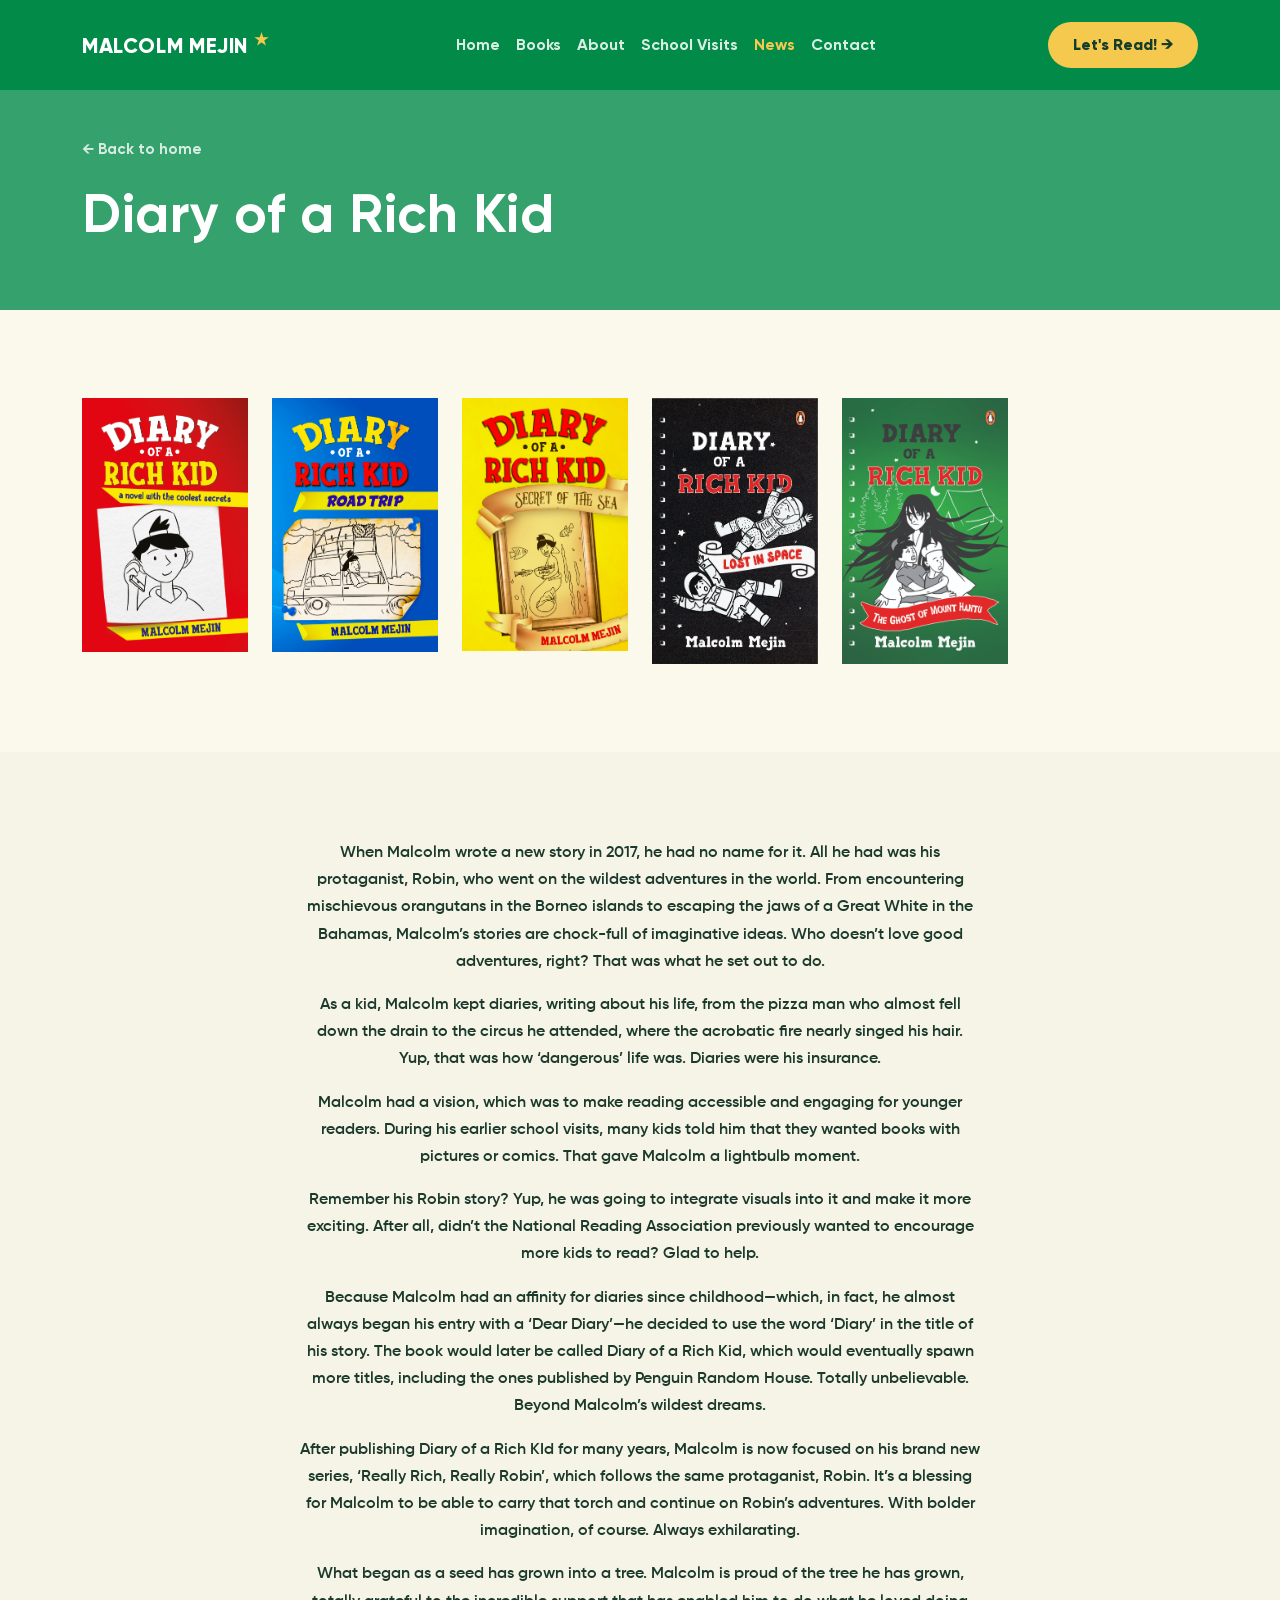
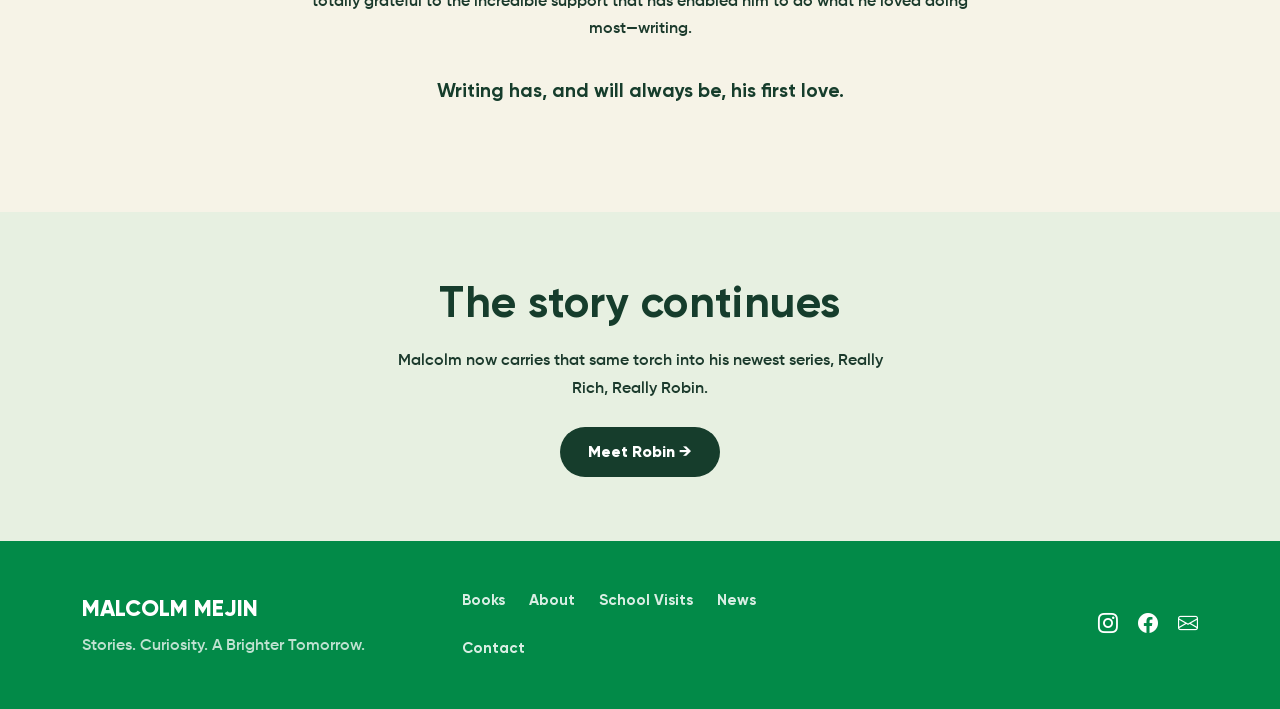
==== diary_of_a_rich_kid.html @ fecc670c "Add Sub-pages" ====
<!DOCTYPE html>
<html lang="en">
<head>
<meta charset="UTF-8">
<meta name="viewport" content="width=device-width, initial-scale=1.0">
<title>Diary of a Rich Kid — Malcolm Mejin</title>
<meta name="description" content="The story behind Malcolm Mejin's Diary of a Rich Kid series, and how it led to Really Rich, Really Robin.">

<!-- Favicon -->
<link rel="icon" href="favicon.svg" type="image/svg+xml">
<link rel="alternate icon" href="favicon.ico">
<link rel="apple-touch-icon" href="apple-touch-icon.png">

<!-- =====================================================
     FONTS
     Gilroy (headings + body) is self-hosted from the /fonts folder via
     @font-face rules at the top of style.css. Caveat (the handwritten
     accent text) still comes from Google Fonts below. To swap fonts again,
     update the "FONT DEFINITIONS" block at the top of style.css.
     ===================================================== -->
<link rel="preconnect" href="https://fonts.googleapis.com">
<link rel="preconnect" href="https://fonts.gstatic.com" crossorigin>
<link href="https://fonts.googleapis.com/css2?family=Caveat:wght@500;600;700&display=swap" rel="stylesheet">

<!-- Bootstrap 5 CSS -->
<link href="https://cdn.jsdelivr.net/npm/bootstrap@5.3.3/dist/css/bootstrap.min.css" rel="stylesheet">
<!-- Bootstrap Icons (used for the footer social links) -->
<link rel="stylesheet" href="https://cdn.jsdelivr.net/npm/bootstrap-icons@1.11.3/font/bootstrap-icons.min.css">

<!-- Custom styles -->
<link rel="stylesheet" href="style.css">
</head>
<body>

<a class="skip-link" href="#main-content">Skip to content</a>

<!-- ============================================================ -->
<!-- HEADER                                                        -->
<!-- ============================================================ -->
<header class="site-header" id="site-header">
  <nav class="navbar navbar-expand-lg">
    <div class="container">
      <a class="navbar-brand" href="index.html">
        MALCOLM MEJIN <span class="brand-star" aria-hidden="true">★</span>
      </a>
      <button class="navbar-toggler" type="button" data-bs-toggle="collapse" data-bs-target="#mainNav"
              aria-controls="mainNav" aria-expanded="false" aria-label="Toggle navigation">
        <span class="navbar-toggler-icon"></span>
      </button>
      <div class="collapse navbar-collapse" id="mainNav">
        <ul class="navbar-nav mx-lg-auto">
          <li class="nav-item"><a class="nav-link" href="index.html#top">Home</a></li>
          <li class="nav-item"><a class="nav-link" href="index.html#books">Books</a></li>
          <li class="nav-item"><a class="nav-link" href="index.html#about">About</a></li>
          <li class="nav-item"><a class="nav-link" href="index.html#school-visits">School Visits</a></li>
          <li class="nav-item"><a class="nav-link active" href="index.html#news">News</a></li>
          <li class="nav-item"><a class="nav-link" href="index.html#contact">Contact</a></li>
        </ul>
        <a href="index.html#books" class="btn btn-cta btn-header-cta">Let's Read! <span aria-hidden="true">→</span></a>
      </div>
    </div>
  </nav>
</header>

<main id="main-content">

  <!-- ============================================================ -->
  <!-- PAGE BANNER                                                   -->
  <!-- ============================================================ -->
  <section class="page-banner">
    <div class="container">
      <a class="back-link" href="index.html">&larr; Back to home</a>
      <h1>Diary of a Rich Kid</h1>
    </div>
  </section>

  <!-- ============================================================ -->
  <!-- GROUP PHOTO                                                   -->
  <!-- ============================================================ -->
  <section class="book-feature bg-cream-50">
    <div class="container">
      <!-- Replace with the photo of all 5 Diary of a Rich Kid books together -->
      <!-- <img src="https://placehold.co/1100x420/E7F0E1/1B3A2C?text=Diary+of+a+Rich+Kid+%E2%80%94+Group+Photo"
           alt="All five Diary of a Rich Kid book covers displayed together" class="img-fluid book-cover-wide"> -->
           <div class="row g-3 g-md-4 book-covers book-covers-wide">
        <div class="col-6 col-md-4 col-lg-2">
          <img src="images/1.jpg" alt="Diary of a Rich Kid book 1 cover" class="img-fluid book-cover">
        </div>
        <div class="col-6 col-md-4 col-lg-2">
          <img src="images/2.jpg" alt="Diary of a Rich Kid book 2 cover" class="img-fluid book-cover">
        </div>
        <div class="col-6 col-md-4 col-lg-2">
          <img src="images/3.jpg" alt="Diary of a Rich Kid book 3 cover" class="img-fluid book-cover">
        </div>
        <div class="col-6 col-md-4 col-lg-2">
          <img src="images/4.jpg" alt="Diary of a Rich Kid book 4 cover" class="img-fluid book-cover">
        </div>
        <div class="col-6 col-md-4 col-lg-2">
          <img src="images/5.jpg" alt="Diary of a Rich Kid book 5 cover" class="img-fluid book-cover">
        </div>
      </div>
    </div>
  </section>

  <!-- ============================================================ -->
  <!-- STORY COPY                                                    -->
  <!-- ============================================================ -->
  <section class="book-feature bg-cream-100">
    <div class="container">
      <div class="diary-copy">
        <p>When Malcolm wrote a new story in 2017, he had no name for it. All he had was his protaganist, Robin, who went on the wildest adventures in the world. From encountering mischievous orangutans in the Borneo islands to escaping the jaws of a Great White in the Bahamas, Malcolm’s stories are chock-full of imaginative ideas. Who doesn’t love good adventures, right? That was what he set out to do.</p>
        <p>As a kid, Malcolm kept diaries, writing about his life, from the pizza man who almost fell down the drain to the circus he attended, where the acrobatic fire nearly singed his hair.  Yup, that was how ‘dangerous’ life was. Diaries were his insurance. </p>
        <p>Malcolm had a vision, which was to make reading accessible and engaging for younger readers. During his earlier school visits, many kids told him that they wanted books with pictures or comics. That gave Malcolm a lightbulb moment.</p>
        <p>Remember his Robin story? Yup, he was going to integrate visuals into it and make it more exciting. After all, didn’t the National Reading Association previously wanted to encourage more kids to read? Glad to help.</p>
        <p>Because Malcolm had an affinity for diaries since childhood—which, in fact, he almost always began his entry with a ‘Dear Diary’—he decided to use the word ‘Diary’ in the title of his story. The book would later be called Diary of a Rich Kid, which would eventually spawn more titles, including the ones published by Penguin Random House. Totally unbelievable. Beyond Malcolm’s wildest dreams.</p>
        <p>After publishing Diary of a Rich KId for many years, Malcolm is now focused on his brand new series, ‘Really Rich, Really Robin’, which follows the same protaganist, Robin. It’s a blessing for Malcolm to be able to carry that torch and continue on Robin’s adventures. With bolder imagination, of course. Always exhilarating.  </p>
        <p>What began as a seed has grown into a tree. Malcolm is proud of the tree he has grown, totally grateful to the incredible support that has enabled him to do what he loved doing most—writing. </p>
        <p class="diary-closing-line">Writing has, and will always be, his first love.</p>
      </div>
    </div>
  </section>

  <!-- ============================================================ -->
  <!-- CLOSING CTA                                                   -->
  <!-- ============================================================ -->
  <section class="page-cta bg-green-100">
    <div class="container">
      <h2>The story continues</h2>
      <p>Malcolm now carries that same torch into his newest series, Really Rich, Really Robin.</p>
      <a href="really-rich-really-robin.html" class="btn btn-cta-dark">Meet Robin <span aria-hidden="true">→</span></a>
    </div>
  </section>

</main>

<!-- ============================================================ -->
<!-- FOOTER                                                        -->
<!-- ============================================================ -->
<footer class="site-footer">
  <div class="container">
    <div class="row gy-4 align-items-center">
      <div class="col-md-4">
        <p class="footer-brand">MALCOLM MEJIN</p>
        <p class="footer-tagline">Stories. Curiosity. A Brighter Tomorrow.</p>
      </div>
      <div class="col-md-4">
        <ul class="footer-links list-unstyled d-flex flex-wrap gap-3 gap-md-4 mb-0">
          <li><a href="index.html#books">Books</a></li>
          <li><a href="index.html#about">About</a></li>
          <li><a href="index.html#school-visits">School Visits</a></li>
          <li><a href="index.html#news">News</a></li>
          <li><a href="index.html#contact">Contact</a></li>
        </ul>
      </div>
      <div class="col-md-4 text-md-end">
        <div class="social-icons">
          <a href="https://www.instagram.com/malcolmmejin" target="_blank" aria-label="Instagram"><i class="bi bi-instagram"></i></a>
          <a href="https://www.facebook.com/malcolmmejin" target="_blank" aria-label="Facebook"><i class="bi bi-facebook"></i></a>
          <a href="mailto:mal_mejin@yahoo.com" aria-label="Email"><i class="bi bi-envelope"></i></a>
        </div>
      </div>
    </div>
  </div>
</footer>

<!-- Bootstrap JS bundle (includes Popper, needed for the mobile nav toggle) -->
<script src="https://cdn.jsdelivr.net/npm/bootstrap@5.3.3/dist/js/bootstrap.bundle.min.js"></script>
<script src="script.js"></script>
</body>
</html>
---- style.css ----
/* ==========================================================================
   MALCOLM MEJIN — LANDING PAGE STYLES
   ==========================================================================
   Table of contents:
   1. Font definitions   (swap fonts here)
   2. Color & spacing tokens
   3. Base / resets
   4. Buttons
   5. Header / nav
   6. Hero
   7. Shared section styles
   8. Section 2 — Really Rich, Really Robin
   9. Section 3 — Beautiful Boxset
   10. Section 4 — I'm Sorry I Love You
   11. Section 5 — Previous Works
   12. Section 6 — School Visits
   13. Footer
   14. Responsive tweaks
   ========================================================================== */


/* --------------------------------------------------------------------------
   1. FONT DEFINITIONS
   Gilroy is loaded locally from the /fonts folder via @font-face below (no
   400/Regular weight was supplied, so body text is set at 600 by default —
   see the "body" rule below). The handwritten "script-text" accent still
   uses Caveat from Google Fonts, since Gilroy has no cursive/handwritten
   style. To swap fonts again: add new @font-face rules (or a Google Fonts
   <link> in index.html) and update the three variables below to match.
   -------------------------------------------------------------------------- */
@font-face {
  font-family: 'Gilroy';
  src: url('fonts/Gilroy-SemiBold.ttf') format('truetype');
  font-weight: 600;
  font-style: normal;
  font-display: swap;
}
@font-face {
  font-family: 'Gilroy';
  src: url('fonts/Gilroy-SemiBoldItalic.ttf') format('truetype');
  font-weight: 600;
  font-style: italic;
  font-display: swap;
}
@font-face {
  font-family: 'Gilroy';
  src: url('fonts/Gilroy-Bold.ttf') format('truetype');
  font-weight: 700;
  font-style: normal;
  font-display: swap;
}
@font-face {
  font-family: 'Gilroy';
  src: url('fonts/Gilroy-ExtraBold.ttf') format('truetype');
  font-weight: 800;
  font-style: normal;
  font-display: swap;
}
@font-face {
  font-family: 'Gilroy';
  src: url('fonts/Gilroy-Black.ttf') format('truetype');
  font-weight: 900;
  font-style: normal;
  font-display: swap;
}
@font-face {
  font-family: 'Gilroy';
  src: url('fonts/Gilroy-HeavyItalic.ttf') format('truetype');
  font-weight: 900;
  font-style: italic;
  font-display: swap;
}

:root {
  --font-heading: 'Gilroy', 'Segoe UI', sans-serif;  /* big headings + logo */
  --font-body:    'Gilroy', 'Segoe UI', sans-serif;  /* paragraphs, nav, buttons */
  --font-accent:  'Caveat', cursive;                 /* handwritten-style accents */
}


/* --------------------------------------------------------------------------
   2. COLOR & SPACING TOKENS
   -------------------------------------------------------------------------- */
:root {
  --color-header-footer-bg: #028A48; /* header + footer background */
  --color-hero-bg: #35A16D;          /* hero (first section) background */

  --color-green-900: #163D2C;   /* headings, buttons, quote text on light sections */
  --color-green-700: #2F6B3A;   /* mid green accents */
  --color-green-100: #E7F0E1;   /* previous-works section background */

  --color-yellow-500: #F5C94E;  /* primary CTA fill */
  --color-yellow-600: #E8B93A;  /* CTA hover */
  --color-yellow-100: #FBEFC0;  /* boxset section background */

  --color-cream-50:  #FBF8EC;   /* light section backgrounds */
  --color-cream-100: #F6F3E7;

  --color-text-dark: #1B3A2C;   /* body copy on light backgrounds */
  --color-white: #FFFFFF;

  --radius-pill: 999px;
  --radius-md: 14px;
  --section-space-y: 5.5rem;
}


/* --------------------------------------------------------------------------
   3. BASE / RESETS
   -------------------------------------------------------------------------- */
html {
  scroll-behavior: smooth;
}

body {
  font-family: var(--font-body);
  font-weight: 600; /* no 400/Regular Gilroy weight was supplied — SemiBold is the lightest available */
  color: var(--color-text-dark);
  background-color: var(--color-white);
  overflow-x: hidden;
}

h1, h2, h3, h4 {
  font-family: var(--font-heading);
  font-weight: 700;
  letter-spacing: 0.01em;
}

h2 {
  font-size: clamp(1.9rem, 1.5rem + 1.6vw, 2.75rem);
  color: var(--color-green-900);
  margin-bottom: 1.25rem;
}

p {
  line-height: 1.7;
}

.script-text {
  font-family: var(--font-accent);
  font-size: clamp(1.35rem, 1.15rem + 0.8vw, 1.9rem);
  line-height: 1.25;
  color: var(--color-green-900);
  font-weight: 600;
}

.lead-text {
  font-family: var(--font-heading);
  font-weight: 600;
  font-size: 1.25rem;
  color: var(--color-green-900);
  margin-bottom: 0.5rem;
}

.eyebrow-label {
  font-family: var(--font-body);
  font-weight: 800;
  font-size: 0.85rem;
  letter-spacing: 0.12em;
  color: var(--color-green-700);
  margin-bottom: 0.5rem;
}

.center-text {
  text-align: center;
}

.skip-link {
  position: absolute;
  left: -999px;
  top: 0;
  background: var(--color-yellow-500);
  color: var(--color-green-900);
  padding: 0.6rem 1rem;
  z-index: 2000;
  border-radius: 0 0 8px 0;
}
.skip-link:focus {
  left: 0;
}

a:focus-visible,
button:focus-visible {
  outline: 3px solid var(--color-yellow-500);
  outline-offset: 2px;
}

@media (prefers-reduced-motion: reduce) {
  html { scroll-behavior: auto; }
  * { animation-duration: 0.001ms !important; transition-duration: 0.001ms !important; }
}


/* --------------------------------------------------------------------------
   4. BUTTONS
   -------------------------------------------------------------------------- */
.btn-cta,
.btn-outline-cta,
.btn-cta-dark {
  font-family: var(--font-body);
  font-weight: 800;
  padding: 0.7rem 1.6rem;
  border-radius: var(--radius-pill);
  border: 2px solid transparent;
  transition: transform 0.15s ease, background-color 0.15s ease, color 0.15s ease;
  display: inline-block;
}
.btn-cta:hover,
.btn-outline-cta:hover,
.btn-cta-dark:hover {
  transform: translateY(-2px);
}

.btn-cta {
  background-color: var(--color-yellow-500);
  color: var(--color-green-900);
}
.btn-cta:hover {
  background-color: var(--color-yellow-600);
  color: var(--color-green-900);
}

.btn-outline-cta {
  background-color: transparent;
  color: var(--color-green-900);
  border-color: var(--color-green-900);
}
.btn-outline-cta:hover {
  background-color: var(--color-green-900);
  color: var(--color-white);
}

.btn-cta-dark {
  background-color: var(--color-green-900);
  color: var(--color-white);
}
.btn-cta-dark:hover {
  background-color: var(--color-green-700);
  color: var(--color-white);
}

.btn-header-cta {
  padding: 0.55rem 1.4rem;
}


/* --------------------------------------------------------------------------
   5. HEADER / NAV
   -------------------------------------------------------------------------- */
.site-header {
  background-color: var(--color-header-footer-bg);
  padding: 0.9rem 0;
  position: sticky;
  top: 0;
  z-index: 1000;
  transition: box-shadow 0.2s ease;
}
.site-header.scrolled {
  box-shadow: 0 6px 18px rgba(0, 0, 0, 0.25);
}

.navbar-brand {
  font-family: var(--font-heading);
  font-weight: 800;
  font-size: 1.3rem;
  color: var(--color-white) !important;
  letter-spacing: 0.03em;
}
.brand-star {
  color: var(--color-yellow-500);
  font-size: 1rem;
  vertical-align: super;
}

.navbar-nav .nav-link {
  font-family: var(--font-body);
  font-weight: 700;
  color: rgba(255, 255, 255, 0.85) !important;
  padding: 0.5rem 1rem;
}
.navbar-nav .nav-link:hover,
.navbar-nav .nav-link.active {
  color: var(--color-yellow-500) !important;
}

.navbar-toggler {
  border-color: rgba(255, 255, 255, 0.4);
}
.navbar-toggler-icon {
  filter: invert(1);
}

@media (max-width: 991.98px) {
  .navbar-collapse {
    background-color: var(--color-header-footer-bg);
    padding: 1rem 0.5rem 1.5rem;
    border-radius: var(--radius-md);
    margin-top: 0.75rem;
  }
  .btn-header-cta {
    margin-top: 0.75rem;
    display: inline-block;
    width: 100%;
    text-align: center;
  }
}


/* --------------------------------------------------------------------------
   6. HERO
   -------------------------------------------------------------------------- */
.hero {
  background-color: var(--color-hero-bg);
  color: var(--color-white);
  padding: 4.5rem 0 5rem;
  position: relative;
  overflow: hidden;
}

.hero-eyebrow {
  color: var(--color-yellow-500);
  margin-bottom: 0.5rem;
}

.hero-text h1 {
  color: var(--color-white);
  font-size: clamp(2.75rem, 2rem + 3vw, 4.5rem);
  line-height: 1;
  margin-bottom: 1rem;
}

.hero-sub {
  font-size: 1.15rem;
  color: rgba(255, 255, 255, 0.85);
  max-width: 44ch;
  margin-bottom: 2rem;
}

.hero-illustration-wrap {
  text-align: center;
}

.hero-illustration {
  border-radius: var(--radius-md);
  max-height: 480px;
  width: auto;
  max-width: 100%;
}


/* --------------------------------------------------------------------------
   7. SHARED SECTION STYLES
   -------------------------------------------------------------------------- */
.section-block {
  padding: var(--section-space-y) 0;
}

.book-cover,
.boxset-image {
  width: 100%;
  height: auto;
}

.book-cover-large {
  width: 80%;
  height: auto;
}

.school-visit-image {
  border-radius: var(--radius-md);
  box-shadow: 0 12px 24px rgba(22, 61, 44, 0.15);
  width: 100%;
  height: auto;
}

.book-cover-wide {
  /* border-radius: var(--radius-md);
  box-shadow: 0 12px 24px rgba(22, 61, 44, 0.15); */
  width: 100%;
  height: auto;
  display: block;
}


/* --------------------------------------------------------------------------
   8. SECTION 2 — REALLY RICH, REALLY ROBIN
   -------------------------------------------------------------------------- */
.section-robin {
  background-color: var(--color-cream-50);
}


/* --------------------------------------------------------------------------
   9. SECTION 3 — BEAUTIFUL BOXSET
   -------------------------------------------------------------------------- */
.section-boxset {
  background-color: var(--color-yellow-100);
}


/* --------------------------------------------------------------------------
   10. SECTION 4 — I'M SORRY I LOVE YOU
   -------------------------------------------------------------------------- */
.section-yanovel {
  background-color: var(--color-cream-100);
}


/* --------------------------------------------------------------------------
   11. SECTION 5 — PREVIOUS WORKS
   -------------------------------------------------------------------------- */
.section-previous {
  background-color: var(--color-green-100);
}
.section-previous .book-cover-wide {
  margin: 2rem 0 2.5rem;
}


/* --------------------------------------------------------------------------
   12. SECTION 6 — SCHOOL VISITS
   -------------------------------------------------------------------------- */
.section-schoolvisits {
  background-color: var(--color-cream-50);
}
.quote-block {
  border-left: 3px solid var(--color-yellow-500);
  padding-left: 1.1rem;
  margin: 0;
}
.quote-block footer {
  font-family: var(--font-body);
  font-size: 1rem;
  font-weight: 700;
  color: var(--color-text-dark);
  margin-top: 0.5rem;
}


/* --------------------------------------------------------------------------
   13. FOOTER
   -------------------------------------------------------------------------- */
.site-footer {
  background-color: var(--color-header-footer-bg);
  color: var(--color-white);
  padding: 3rem 0;
}
.footer-brand {
  font-family: var(--font-heading);
  font-weight: 800;
  font-size: 1.4rem;
  margin-bottom: 0.25rem;
}
.footer-tagline {
  color: rgba(255, 255, 255, 0.75);
  margin-bottom: 0;
}
.footer-links a {
  color: rgba(255, 255, 255, 0.85);
  text-decoration: none;
  font-weight: 700;
  font-size: 0.95rem;
}
.footer-links a:hover {
  color: var(--color-yellow-500);
}
.social-icons a {
  color: var(--color-white);
  font-size: 1.25rem;
  margin-left: 1rem;
  display: inline-block;
}
.social-icons a:first-child {
  margin-left: 0;
}
.social-icons a:hover {
  color: var(--color-yellow-500);
}

@media (max-width: 767.98px) {
  .social-icons {
    margin-top: 0.5rem;
  }
  .social-icons a:first-child {
    margin-left: 0;
  }
}

/* --------------------------------------------------------------------------
   14. SUB-PAGE COMPONENTS
   Used by really-rich-really-robin.html and im-sorry-i-love-you.html —
   a small banner at the top of the page, repeating image + text "feature"
   rows for each book, and a closing call-to-action band.
   -------------------------------------------------------------------------- */
.page-banner {
  background-color: var(--color-hero-bg);
  color: var(--color-white);
  padding: 3rem 0 3.5rem;
}
.page-banner h1 {
  color: var(--color-white);
  font-size: clamp(2.25rem, 1.8rem + 2vw, 3.5rem);
  margin-bottom: 0.5rem;
}
.page-banner .lead-text {
  color: var(--color-yellow-500);
}
.page-banner-sub {
  color: rgba(255, 255, 255, 0.85);
  max-width: 50ch;
  margin-bottom: 0;
}
.page-banner .eyebrow-label {
  color: var(--color-yellow-500);
}
.back-link {
  display: inline-flex;
  align-items: center;
  gap: 0.4rem;
  color: rgba(255, 255, 255, 0.8);
  text-decoration: none;
  font-weight: 700;
  font-size: 0.95rem;
  margin-bottom: 1.25rem;
}
.back-link:hover {
  color: var(--color-yellow-500);
}
 
.book-feature {
  padding: var(--section-space-y) 0;
}
.book-feature h2 {
  margin-bottom: 1rem;
}
.book-feature p {
  max-width: 60ch;
}
 
.diary-copy {
  max-width: 68ch;
  margin: 0 auto;
  text-align: center;
}
.diary-copy p {
  max-width: none;
}
.diary-closing-line {
  font-family: var(--font-heading);
  font-weight: 700;
  font-size: 1.2rem;
  color: var(--color-green-900);
  margin-top: 2rem;
}
 
.bg-cream-50   { background-color: var(--color-cream-50); }
.bg-cream-100  { background-color: var(--color-cream-100); }
.bg-yellow-100 { background-color: var(--color-yellow-100); }
.bg-green-100  { background-color: var(--color-green-100); }
 
.page-cta {
  padding: 4rem 0;
  text-align: center;
}
.page-cta p {
  max-width: 50ch;
  margin: 0 auto 1.5rem;
}


/* --------------------------------------------------------------------------
   14. RESPONSIVE TWEAKS
   -------------------------------------------------------------------------- */
@media (max-width: 575.98px) {
  :root {
    --section-space-y: 3.5rem;
  }
  .hero {
    padding: 3rem 0 3.5rem;
    text-align: center;
  }
  .hero-sub {
    max-width: none;
    margin-left: auto;
    margin-right: auto;
  }
  .script-text {
    font-size: 1.5rem;
  }
}
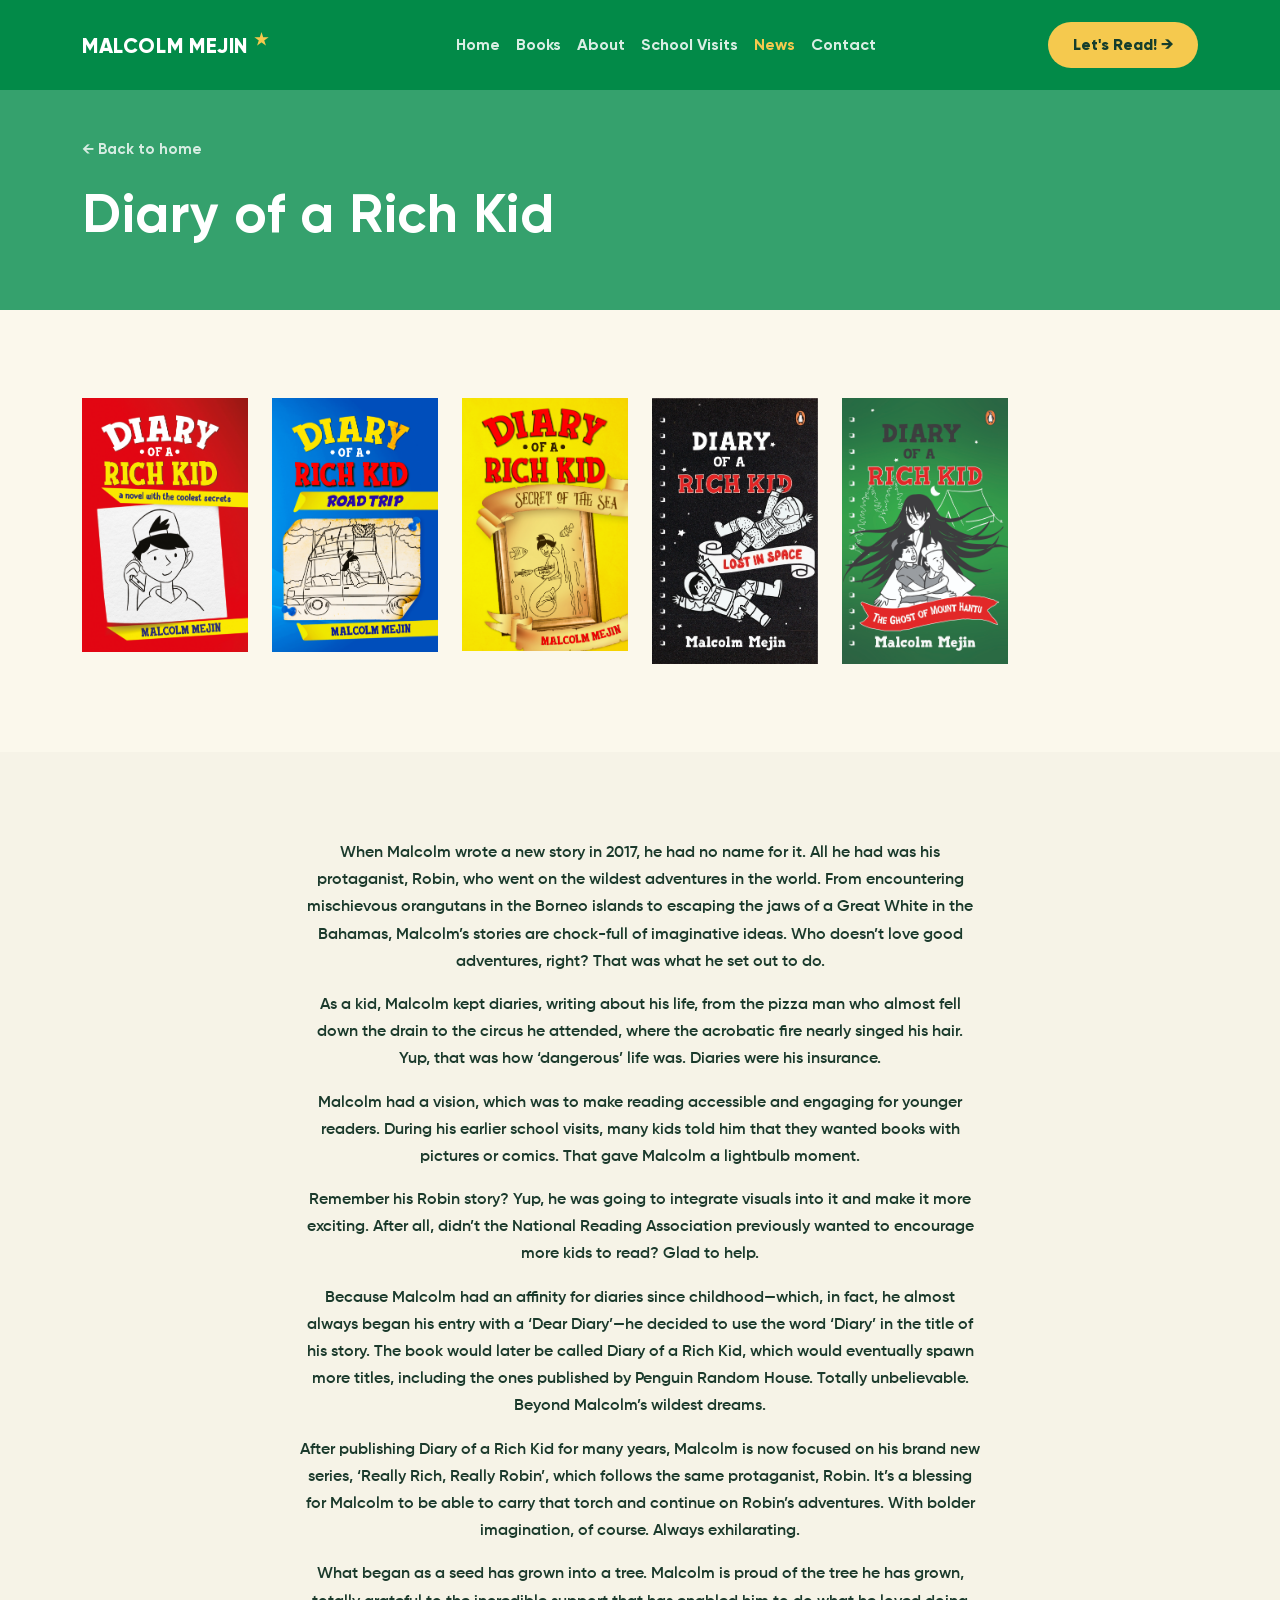
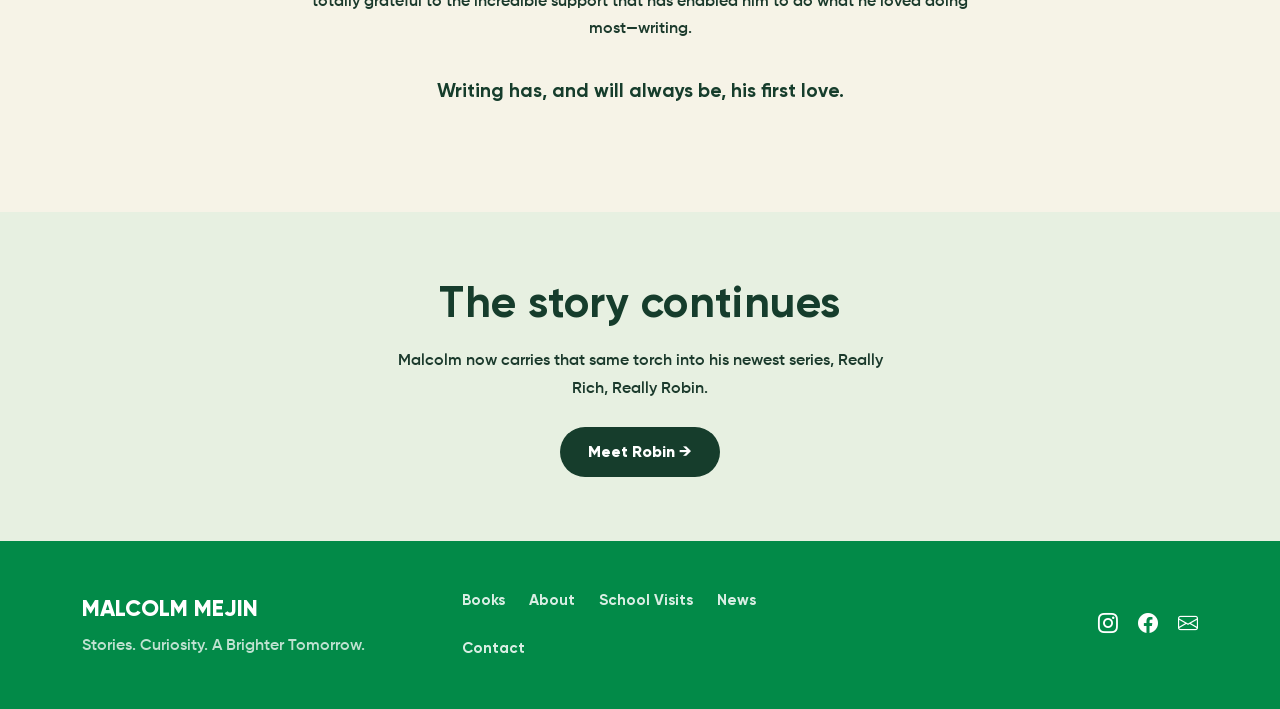
==== commit eacfdec3: "Finalize" ====
--- a/diary_of_a_rich_kid.html
+++ b/diary_of_a_rich_kid.html
@@ -113,7 +113,7 @@
         <p>Malcolm had a vision, which was to make reading accessible and engaging for younger readers. During his earlier school visits, many kids told him that they wanted books with pictures or comics. That gave Malcolm a lightbulb moment.</p>
         <p>Remember his Robin story? Yup, he was going to integrate visuals into it and make it more exciting. After all, didn’t the National Reading Association previously wanted to encourage more kids to read? Glad to help.</p>
         <p>Because Malcolm had an affinity for diaries since childhood—which, in fact, he almost always began his entry with a ‘Dear Diary’—he decided to use the word ‘Diary’ in the title of his story. The book would later be called Diary of a Rich Kid, which would eventually spawn more titles, including the ones published by Penguin Random House. Totally unbelievable. Beyond Malcolm’s wildest dreams.</p>
-        <p>After publishing Diary of a Rich KId for many years, Malcolm is now focused on his brand new series, ‘Really Rich, Really Robin’, which follows the same protaganist, Robin. It’s a blessing for Malcolm to be able to carry that torch and continue on Robin’s adventures. With bolder imagination, of course. Always exhilarating.  </p>
+        <p>After publishing Diary of a Rich Kid for many years, Malcolm is now focused on his brand new series, ‘Really Rich, Really Robin’, which follows the same protaganist, Robin. It’s a blessing for Malcolm to be able to carry that torch and continue on Robin’s adventures. With bolder imagination, of course. Always exhilarating.  </p>
         <p>What began as a seed has grown into a tree. Malcolm is proud of the tree he has grown, totally grateful to the incredible support that has enabled him to do what he loved doing most—writing. </p>
         <p class="diary-closing-line">Writing has, and will always be, his first love.</p>
       </div>
